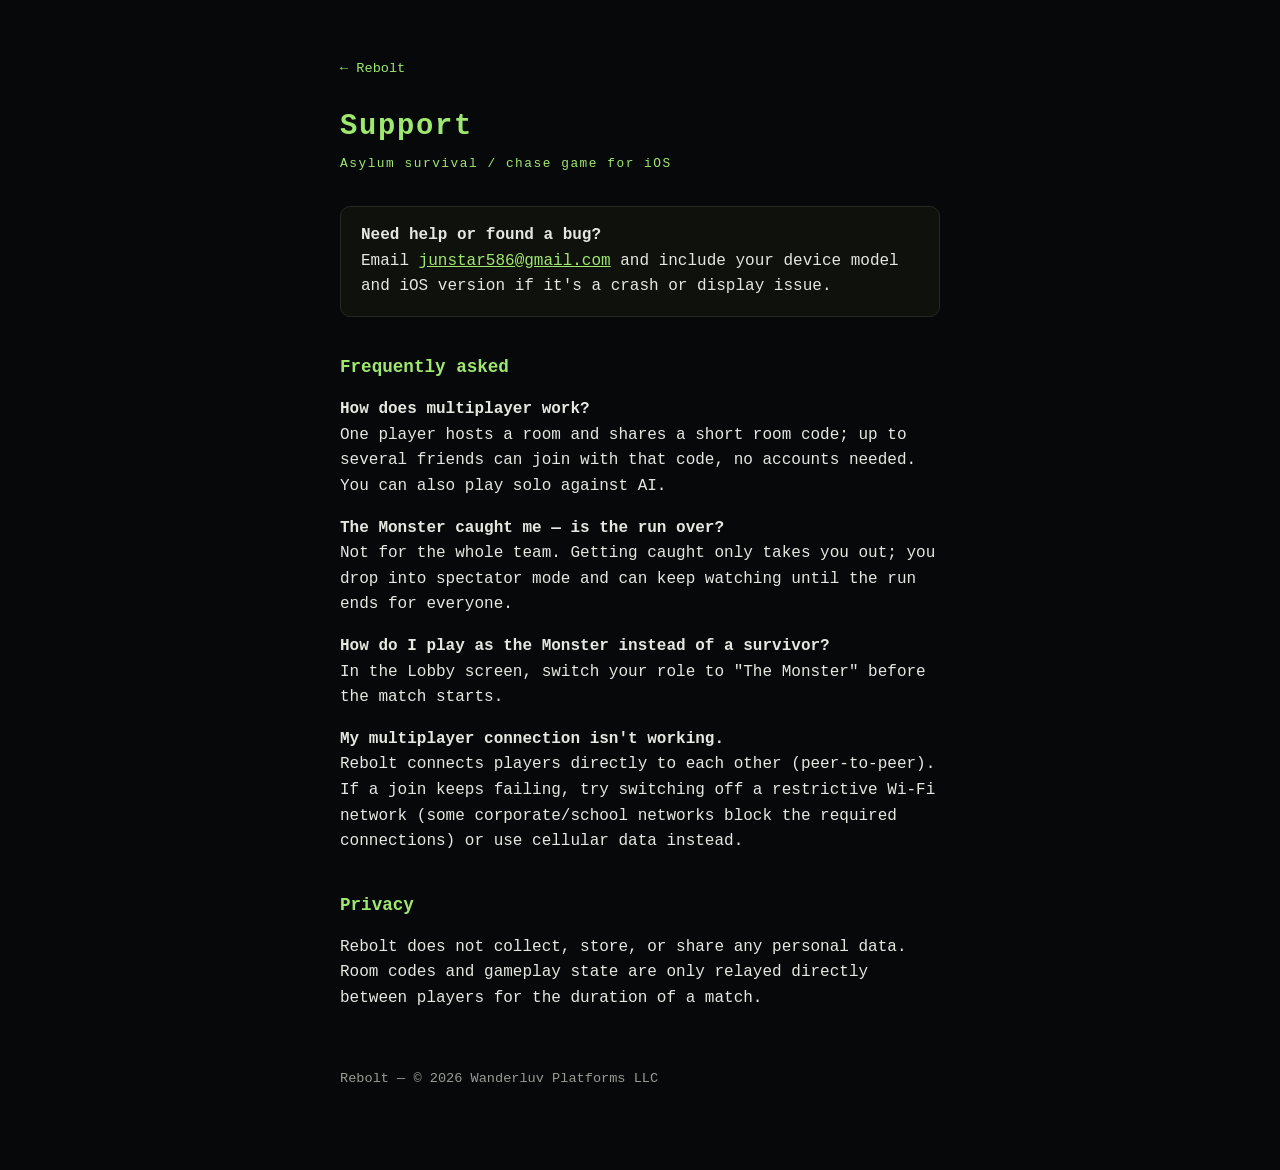
==== support.html @ c8bb682c "Rebolt landing + support page" ====
<!doctype html>
<html lang="en">
<head>
<meta charset="utf-8">
<meta name="viewport" content="width=device-width, initial-scale=1">
<title>Rebolt — Support</title>
<link rel="stylesheet" href="style.css">
</head>
<body>
  <div class="doc">
    <a class="back" href="index.html">&larr; Rebolt</a>
    <h1>Support</h1>
    <div class="tag">Asylum survival / chase game for iOS</div>

    <div class="card">
      <strong>Need help or found a bug?</strong><br>
      Email <a href="mailto:junstar586@gmail.com">junstar586@gmail.com</a> and include your device model and iOS version if it's a crash or display issue.
    </div>

    <h2>Frequently asked</h2>

    <p><strong>How does multiplayer work?</strong><br>
    One player hosts a room and shares a short room code; up to several friends can join with that code, no accounts needed. You can also play solo against AI.</p>

    <p><strong>The Monster caught me — is the run over?</strong><br>
    Not for the whole team. Getting caught only takes you out; you drop into spectator mode and can keep watching until the run ends for everyone.</p>

    <p><strong>How do I play as the Monster instead of a survivor?</strong><br>
    In the Lobby screen, switch your role to "The Monster" before the match starts.</p>

    <p><strong>My multiplayer connection isn't working.</strong><br>
    Rebolt connects players directly to each other (peer-to-peer). If a join keeps failing, try switching off a restrictive Wi-Fi network (some corporate/school networks block the required connections) or use cellular data instead.</p>

    <h2 id="privacy">Privacy</h2>
    <p>Rebolt does not collect, store, or share any personal data. Room codes and gameplay state are only relayed directly between players for the duration of a match.</p>

    <footer style="border:none; padding:0; margin-top:56px; text-align:left;">Rebolt — &copy; 2026 Wanderluv Platforms LLC</footer>
  </div>
</body>
</html>
---- style.css ----
:root{
  --bg:#07080a; --card:#0f110d; --line:#242822;
  --green:#9fe870; --amber:#e2b13c; --text:#e7e7e2; --dim:#9a9c94;
  color-scheme: dark;
}
*{box-sizing:border-box;}
body{
  margin:0; background:var(--bg); color:var(--text);
  font-family:'Share Tech Mono', ui-monospace, Menlo, monospace;
  line-height:1.6;
}
.hero{
  padding:72px 20px 56px; text-align:center;
  background:radial-gradient(ellipse at 50% -10%, rgba(159,232,112,0.08), transparent 60%);
  border-bottom:1px solid var(--line);
}
.hero-inner{max-width:720px; margin:0 auto;}
.tag{color:var(--green); letter-spacing:0.12em; font-size:0.8rem; margin-bottom:10px;}
h1{
  font-size:clamp(2.6rem, 9vw, 4.5rem); margin:0 0 18px; letter-spacing:0.06em;
  color:var(--green); text-shadow:0 0 24px rgba(159,232,112,0.45);
}
.lede{color:var(--text); font-size:1.05rem; max-width:560px; margin:0 auto 32px;}
.cta-row{display:flex; gap:14px; justify-content:center; flex-wrap:wrap;}
.btn{
  display:inline-block; padding:13px 26px; border-radius:8px; text-decoration:none;
  background:var(--green); color:#07080a; font-weight:bold; letter-spacing:0.03em;
  border:1px solid var(--green);
}
.btn.ghost{background:transparent; color:var(--green);}
main{max-width:1000px; margin:0 auto; padding:56px 20px;}
.shots{
  display:flex; gap:16px; overflow-x:auto; padding-bottom:12px; margin-bottom:56px;
  scroll-snap-type:x mandatory;
}
.shots img{
  height:460px; border-radius:14px; border:1px solid var(--line); scroll-snap-align:start;
  flex:0 0 auto;
}
.features{display:grid; grid-template-columns:repeat(auto-fit, minmax(260px,1fr)); gap:28px;}
.feature{
  background:var(--card); border:1px solid var(--line); border-radius:12px; padding:22px 24px;
}
.feature h2{font-size:1.05rem; color:var(--amber); margin:0 0 10px;}
.feature p{margin:0; color:var(--dim); font-size:0.92rem;}
footer{
  border-top:1px solid var(--line); padding:32px 20px 60px; text-align:center; color:var(--dim); font-size:0.85rem;
}
footer nav a{color:var(--green); text-decoration:none; margin:0 4px;}
footer .sep{color:var(--line);}
footer .copyright{margin-top:10px;}

/* support page */
.doc{max-width:640px; margin:0 auto; padding:56px 20px 80px;}
.doc h1{font-size:1.8rem; margin-bottom:4px; text-align:left; text-shadow:none;}
.doc .tag{text-align:left; margin-bottom:32px;}
.doc h2{font-size:1.1rem; margin-top:36px; color:var(--green);}
.doc a{color:var(--green);}
.card{background:var(--card); border:1px solid var(--line); border-radius:10px; padding:16px 20px; margin-top:14px;}
.back{display:inline-block; margin-bottom:24px; color:var(--dim); text-decoration:none; font-size:0.85rem;}
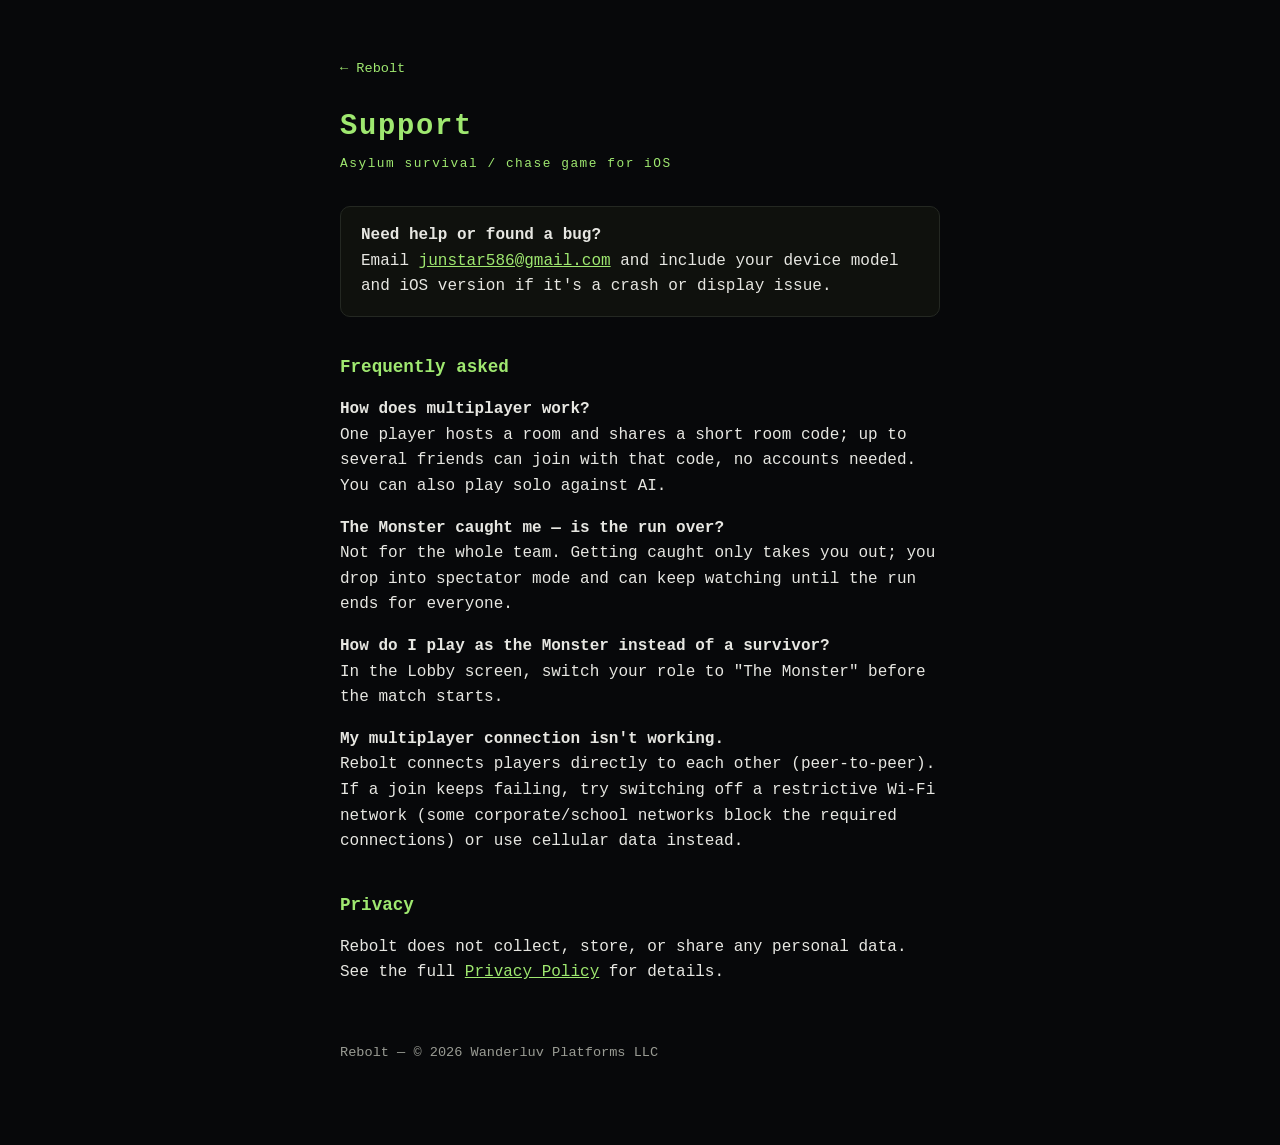
==== commit d0b90fb2: "Add privacy policy page" ====
--- a/support.html
+++ b/support.html
@@ -32,7 +32,7 @@
     Rebolt connects players directly to each other (peer-to-peer). If a join keeps failing, try switching off a restrictive Wi-Fi network (some corporate/school networks block the required connections) or use cellular data instead.</p>
 
     <h2 id="privacy">Privacy</h2>
-    <p>Rebolt does not collect, store, or share any personal data. Room codes and gameplay state are only relayed directly between players for the duration of a match.</p>
+    <p>Rebolt does not collect, store, or share any personal data. See the full <a href="privacy.html">Privacy Policy</a> for details.</p>
 
     <footer style="border:none; padding:0; margin-top:56px; text-align:left;">Rebolt — &copy; 2026 Wanderluv Platforms LLC</footer>
   </div>
